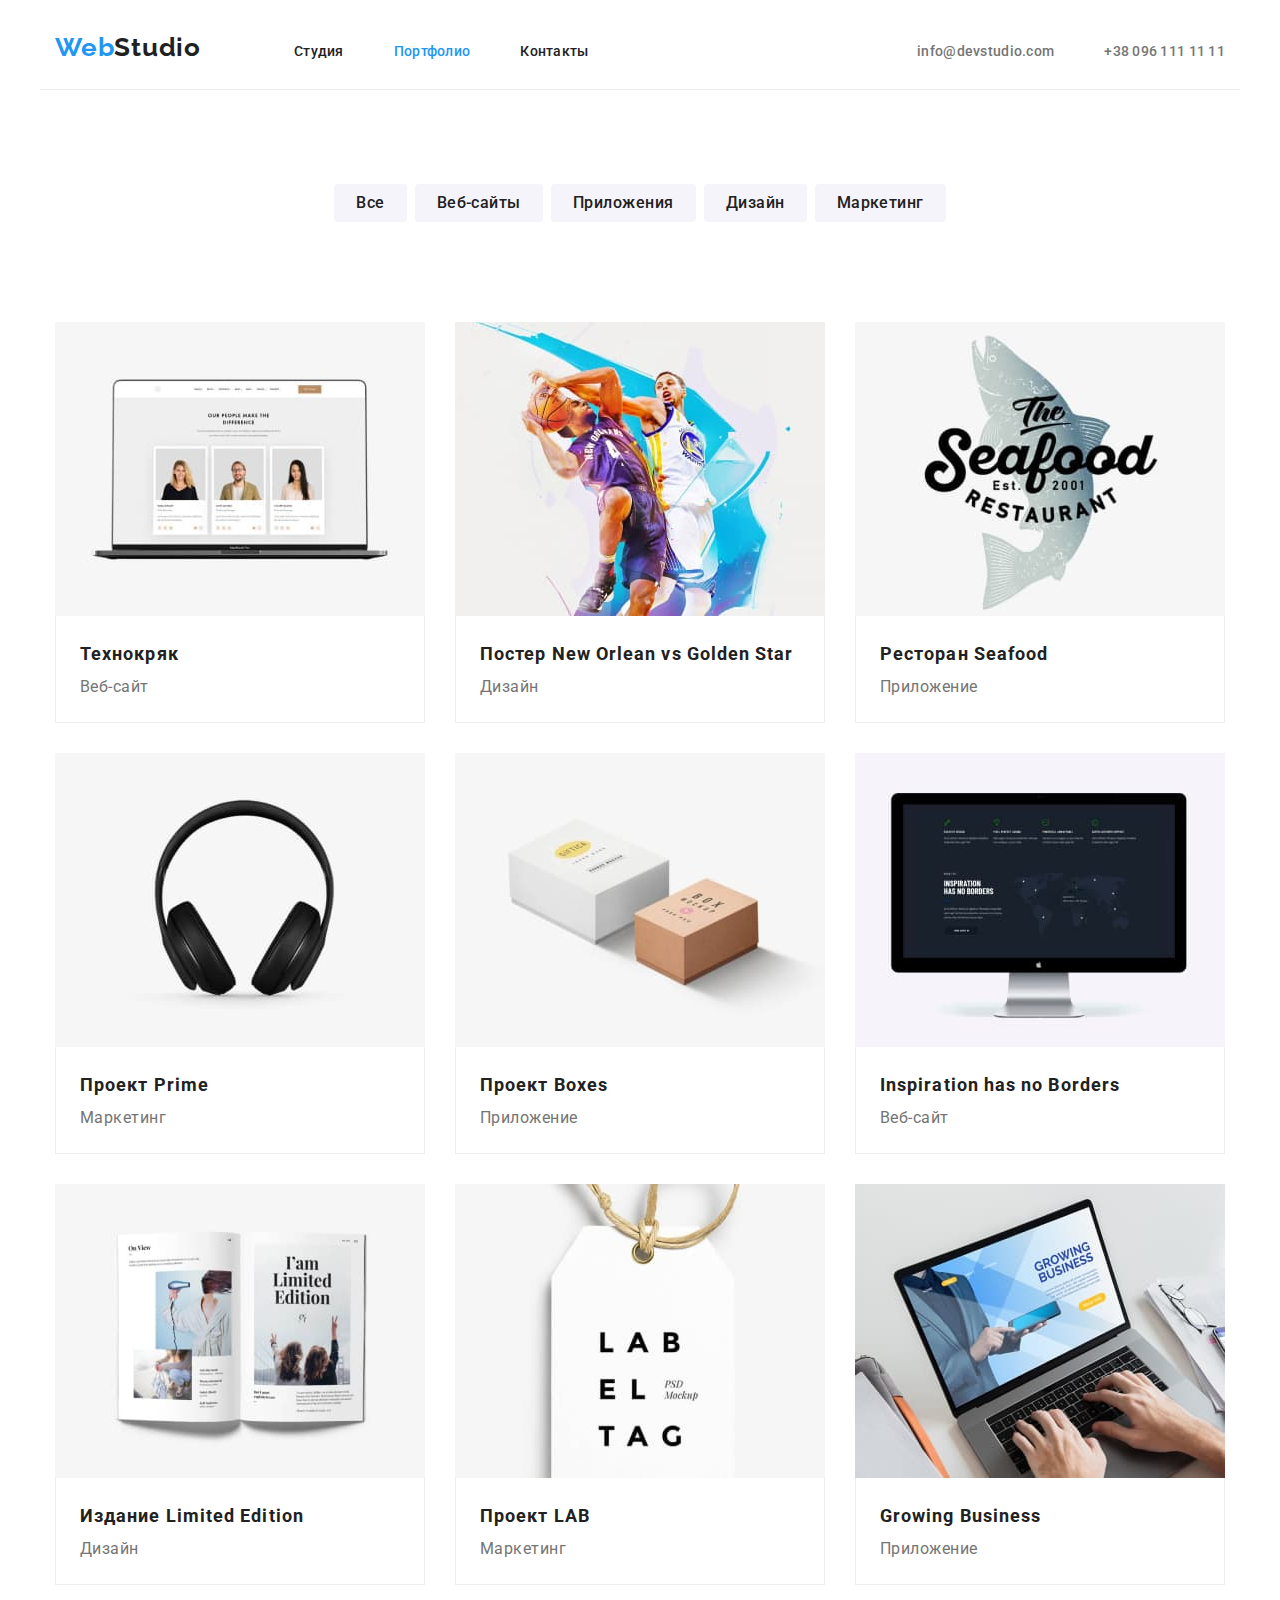
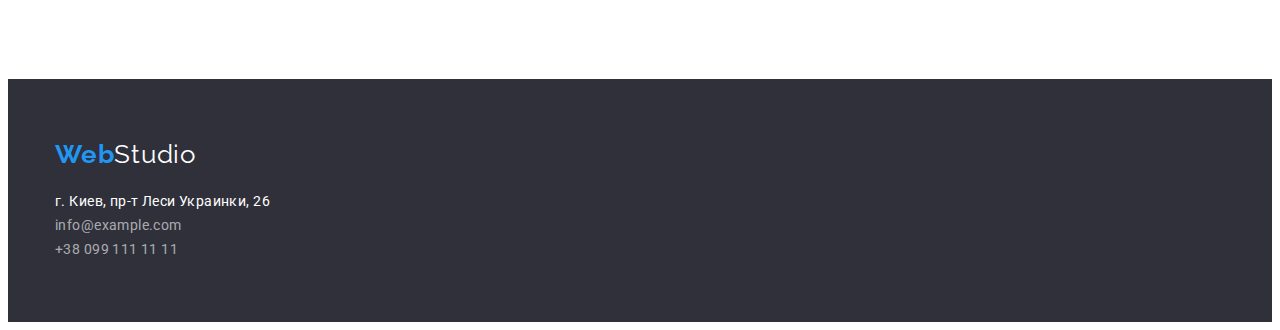
==== portfolio.html @ 3379b76a "ready homemade" ====
<!DOCTYPE html>
<html lang="en">
  <head>
    <meta charset="UTF-8" />
    <meta http-equiv="X-UA-Compatible" content="IE=edge" />
    <meta name="viewport" content="width=device-width, initial-scale=1.0" />
    <title>Document</title>
    <link rel="preconnect" href="https://fonts.gstatic.com" />
    <link
      href="https://fonts.googleapis.com/css2?family=Raleway:wght@700&family=Roboto:wght@400;500;700;900&display=swap"
      rel="stylesheet"
    />
    <link rel="stylesheet" href="./css/styles.css" />
  </head>
  <body>
    <!--Заголовок сайта-->
    <header>
      <div class="main-nav container">
      <a class="logo" href=""><span class="logo-blue">Web</span>Studio</a>
      <nav class="site-nav-list">
        <ul class="list">
          <li class="item"><a class="link" href="./index.html">Студия</a></li>
          <li class="item">
            <a class="link current" href="./portfolio.html">Портфолио</a>
          </li>
          <li class="item"><a class="link" href="">Контакты</a></li>
        </ul>
      </nav>
      <ul class="contacts-nav-list list"">
        <li class="item">
          <a class="link link-contacts" href="mailto:info@devstudio.com"
            >info@devstudio.com</a
          >
        </li>
        <li class="item">
          <a class="link link-contacts" href="tel:+380961111111"
            >+38 096 111 11 11</a
          >
        </li>
      </ul>
      </div>
    </header>
    <main>
      <section class="main-portfolio">
        <div class="container">
        <h1 class="visually-hidden">Примеры работ</h1>
        <ul class="list-portfolio">
          <li class="list portfolio-menu"><button type="button" class="btn-portfolio">Все</button></li>
          <li class="list portfolio-menu"><button type="button" class="btn-portfolio">Веб-сайты</button></li>
          <li class="list portfolio-menu"><button type="button" class="btn-portfolio">Приложения</button></li>
          <li class="list portfolio-menu"><button type="button" class="btn-portfolio">Дизайн</button></li>
          <li class="list portfolio-menu"><button type="button" class="btn-portfolio">Маркетинг</button></li>
        </ul>
        <ul class="list sample-list">
          <li class="sample-card">
            <img src="./images/img-1-2.jpg" alt="Пример веб-сайта" />
            <div class="sample-list-text">
            <h2 class="title-portfolio">Технокряк</h2>
            <p class="portfolio-text">Веб-сайт</p>
            </div>
          </li>
          <li class="sample-card">
            <img src="./images/img-2-2.jpg" alt="Пример дизайна постера" />
            <div class="sample-list-text">
            <h2 class="title-portfolio">Постер New Orlean vs Golden Star</h2>
            <p class="portfolio-text">Дизайн</p>
            </div>
          </li>
          <li class="sample-card">
            <img src="./images/img-3-2.jpg" alt="Пример приложения" />
            <div class="sample-list-text">
            <h2 class="title-portfolio">Ресторан Seafood</h2>
            <p class="portfolio-text">Приложение</p>
            </div>
          </li>
          <li class="sample-card">
            <img src="./images/img-4-2.jpg" alt="Пример маркетинг" />
            <div class="sample-list-text">
            <h2 class="title-portfolio">Проект Prime</h2>
            <p class="portfolio-text">Маркетинг</p>
            </div>
          </li>
          <li class="sample-card">
            <img src="./images/img-5-2.jpg" alt="Пример приложения" />
            <div class="sample-list-text">
            <h2 class="title-portfolio">Проект Boxes</h2>
            <p class="portfolio-text">Приложение</p>
            </div>
          </li>
          <li class="sample-card">
            <img src="./images/img-6-2.jpg" alt="Пример веб-сайта" />
            <div class="sample-list-text">
            <h2 class="title-portfolio">Inspiration has no Borders</h2>
            <p class="portfolio-text">Веб-сайт</p>
            </div>
          </li>
          <li class="sample-card">
            <img src="./images/img-7-2.jpg" alt="Пример дизайна издания" />
            <div class="sample-list-text">
            <h2 class="title-portfolio">Издание Limited Edition</h2>
            <p class="portfolio-text">Дизайн</p>
            </div>
          </li>
          <li class="sample-card">
            <img src="./images/img-8-2.jpg" alt="Пример маркетинг" />
            <div class="sample-list-text">
            <h2 class="title-portfolio">Проект LAB</h2>
            <p class="portfolio-text">Маркетинг</p>
            </div>
          </li>
          <li class="sample-card">
            <img src="./images/img-9-2.jpg" alt="Пример приложения" />
            <div class="sample-list-text">
            <h2 class="title-portfolio">Growing Business</h2>
            <p class="portfolio-text">Приложение</p>
            </div>
          </li>
        </ul>
        </div>
      </section>
    </main>
    <!--Подвал-->
    <footer class="footer-title">
      <div class="container">
      <a class="logo-white" href="">
        <div class="logo-footer">
          <span class="logo-blue">Web</span>Studio</a>
          </div>
      <address class="address">г. Киев, пр-т Леси Украинки, 26</address>
      <address class="address">
        <a class="link contacts-footer" href="mailto:info@example.com">info@example.com</a
        ><br />
        <a class="link contacts-footer" href="tel:+380991111111">+38 099 111 11 11</a>
      </address>
      </div>
    </footer>
  </body>
</html>
---- css/styles.css ----
/*цвет основного текста #757575   */
/*цвет H2-H3 #212121   */
/*цвет H1 #FFFFFF   */
/*цвет акцент #2196F3   */
/*цвет ссылок rgba(255, 255, 255, 0.6)   */
:root {
  --primary-text-color: #757575;
  --title-text-color: #212121;
  --h1-text-color: #ffffff;
  --accent-text-color: #2196f3;

  --main-font: "Roboto", sans-serif;
  --title-font: "Raleway", sans-serif;

  --bg-dark-color: #2f303a;
  --bg-grey-color: #f5f4fa;
  --bg-white-color: #ffffff;
}

body {
  font-family: var(--main-font);
  color: var(--primary-text-color);
  background: var(--bg-white-color);
  font-size: 14px;
  line-height: 1.71;
  letter-spacing: 0.02em;
}

html {
  box-sizing: border-box;
}
*,
*::after,
*::before {
  box-sizing: border-box;
}
img {
  display: block;
  max-width: 100%;
  height: auto;
}
.container {
  width: 1200px;
  padding-left: 15px;
  padding-right: 15px;
  margin: 0 auto;
}

.hero-container {
  text-align: center;
  max-width: 700px;
}

.container-team {
  padding-top: 94px;
  padding-left: 15px;
  padding-right: 15px;
}

.hero-container {
  text-align: center;
  max-width: 700px;
}
.container-features,
.container-activity {
  padding-top: 94px;
  padding-bottom: 94px;
  padding-left: 15px;
}

.visually-hidden {
  position: absolute !important;
  clip: rect(1px 1px 1px 1px);
  clip: rect(1px, 1px, 1px, 1px);
  padding: 0 !important;
  border: 0 !important;
  height: 1px !important;
  width: 1px !important;
  overflow: hidden;
}
.link {
  list-style: none;
  text-decoration: none;
  color: var(--title-text-color);
}
.list {
  display: flex;
  list-style: none;
  margin: 0;
  padding: 0;
}

.link:hover,
.link:focus {
  color: var(--accent-text-color);
}
.site-nav-list .link {
  font-weight: 500;
  line-height: 1.15;
}
.contacts-nav-list .item + .item {
  margin-left: 50px;
}
.contacts-nav-list {
  margin-left: auto;
  padding: 0;
}
.site-nav-list {
  margin-left: 93px;
}

.site-nav-list .item:not(:last-child) {
  margin-right: 50px;
}

.main-nav {
  display: flex;
  align-items: baseline;
  justify-content: space-between;
  padding-top: 24px;
  padding-bottom: 25px;
  border-bottom: 1px solid #ececec;
}
.link.current {
  color: var(--accent-text-color);
}
.link-contacts {
  font-weight: 500;
  font-size: 14px;
  line-height: 1.14;
  letter-spacing: 0.02em;
  color: var(--primary-text-color);
}
h1,
h2,
h3,
h4,
h5,
h6,
p,
ul {
  margin-top: 0;
  margin-bottom: 0;
}
.btn {
  font-family: var(--main-font);
  font-style: normal;
  font-weight: 700;
  font-size: 16px;
  line-height: 1.87;
  display: flex;
  align-items: center;
  text-align: center;
  letter-spacing: 0.06em;
  color: var(--h1-text-color);
  background-color: var(--accent-text-color);
  cursor: pointer;
  margin-right: auto;
  margin-left: auto;
  box-shadow: 0px 4px 4px rgba(0, 0, 0, 0.15);
  border-radius: 4px;
  border: none;
  min-width: 200px;
  min-height: 50px;
  padding: 10px 32px;
}

.address {
  font-style: inherit;
  font-size: 14px;
  line-height: 1.71;
  letter-spacing: 0.03em;
  color: var(--h1-text-color);
}
.page-title {
  font-family: var(--main-font);
  font-weight: 900;
  font-size: 44px;
  line-height: 1.36;
  text-align: center;
  letter-spacing: 0.06em;
  text-transform: uppercase;
  color: var(--h1-text-color);
  padding-bottom: 30px;
  max-width: 696;
  margin: 0 auto;
  display: flex;
}
.main-title {
  background-color: var(--bg-dark-color);
  min-height: 600px;
  min-width: 1600px;
  display: flex;
  justify-content: center;
  align-items: center;
}

.section-title {
  font-family: var(--main-font);
  font-weight: 700;
  font-size: 36px;
  line-height: 1.16;
  text-align: center;
  letter-spacing: 0.03em;
  color: var(--title-text-color);
  justify-content: space-between;
  padding-bottom: 50px;
}

.logo-blue {
  color: var(--accent-text-color);
  font-family: var (--title-font);
  font-weight: 700;
  font-size: 26px;
  line-height: 1.19;
  letter-spacing: 0.03em;
  text-decoration: none;
}
.logo {
  color: var(--title-text-color);
  font-family: var(--title-font);
  font-weight: 700;
  font-size: 26px;
  line-height: 1.19;
  letter-spacing: 0.03em;
  text-decoration: none;
}
.logo-white {
  color: var(--h1-text-color);
  font-family: var(--title-font);
  font-size: 26px;
  line-height: 1.19;
  letter-spacing: 0.03em;
  text-decoration: none;
}
.features {
  font-weight: 700;
  font-size: 14px;
  line-height: 1.14;
  letter-spacing: 0.03em;
  text-transform: uppercase;
  color: var(--title-text-color);
}
.features-item {
  font-size: 14px;
  line-height: 1.71;
  letter-spacing: 0.03em;
  color: var(--primary-text-color);
  text-align: left;
  margin-top: 10px;
}
.list .list-features:not(:last-child) {
  margin-right: 30px;
}
.list .list-images:not(:last-child) {
  margin-right: 30px;
}
.list .list-images {
  margin-left: auto;
  margin-right: auto;
}

.card-set .item:not(:last-child) {
  margin-right: 30px;
}
.card-set {
  width: 1200px;
  padding-left: 15px;
  padding-right: 15px;
  margin: 0 auto;
  display: flex;
  flex-wrap: wrap;
  margin-left: -30px;
  margin-top: -30px;
}

.card-item {
  flex-basis: calc((100% - 30px * 4) / 4);
  margin-left: 30px;
  margin-top: 30px;
  text-align: center;
  background-color: var(--primary-bg-color);
  box-shadow: 0px 1px 3px rgba(0, 0, 0, 0.12), 0px 1px 1px rgba(0, 0, 0, 0.14),
    0px 2px 1px rgba(0, 0, 0, 0.2);
  border-radius: 0px 0px 4px 4px;
}

.team-item {
  color: var(--title-text-color);
  font-weight: 500;
  font-size: 16px;
  line-height: 1.18;
  letter-spacing: 0.03em;
  justify-content: space-between;
  padding-bottom: 10px;
}
.team-item-profession {
  font-size: 16px;
  line-height: 1.18;
  letter-spacing: 0.03em;
  color: var(--primary-text-color);
}
.team-card-text {
  padding-top: 30px;
  padding-bottom: 30px;
}

.bg-grey {
  background-color: var(--bg-grey-color);
  padding-top: 94px;
  padding-bottom: 94px;
}
.address .link {
  font-weight: normal;
  font-size: 14px;
  line-height: 1.71;
  letter-spacing: 0.03em;
  color: rgba(255, 255, 255, 0.6);
}
.btn-portfolio {
  font-family: Roboto;
  font-style: normal;
  font-weight: 500;
  font-size: 16px;
  line-height: 1.62;
  text-align: center;
  letter-spacing: 0.03em;
  color: var(--title-text-color);
  background: #f5f4fa;
  border-radius: 4px;
  border: none;
  padding: 6px 22px;
}
.btn-portfolio:hover {
  background-color: var(--accent-text-color);
  color: var(--h1-text-color);
}
.portfolio-menu:not(:last-child) {
  margin-right: 8px;
}

.portfolio-menu {
  margin-bottom: 50px;
  display: flex;
  justify-content: center;
}

.title-portfolio {
  font-weight: 700;
  font-size: 18px;
  line-height: 2;
  letter-spacing: 0.06em;
  color: var(--title-text-color);
}
.portfolio-text {
  font-size: 16px;
  line-height: 1.87;
  letter-spacing: 0.03em;
  color: var(--primary-text-color);
}
.main-portfolio {
  padding-top: 94px;
  padding-bottom: 94px;
}
.list-portfolio {
  margin-bottom: 50px;
  display: flex;
  justify-content: center;
  padding: 0;
}

.list-portfolio-menu {
  background: #f5f4fa;
  border-radius: 4px;
}

.footer-title {
  padding-top: 60px;
  padding-bottom: 60px;
  background-color: var(--bg-dark-color);
}

.sample-list {
  display: flex;
  flex-wrap: wrap;
  margin-left: -30px;
  margin-top: -30px;
}
.sample-card {
  flex-basis: calc((100% - 30px * 3) / 3);
  margin-left: 30px;
  margin-top: 30px;
}
.sample-list-text {
  padding: 20px 24px;
  border: 1px solid #eee;
  border-top: none;
}
.portfolio-menu:hover,
.portfolio-menu:focus {
  background-color: var(--accent-text-color);
  color: #ffffff;
  border-radius: 4px;
  border: none;
}
.logo-footer {
  padding-bottom: 20px;
}
.contacts-footer {
  padding-bottom: 9px;
}
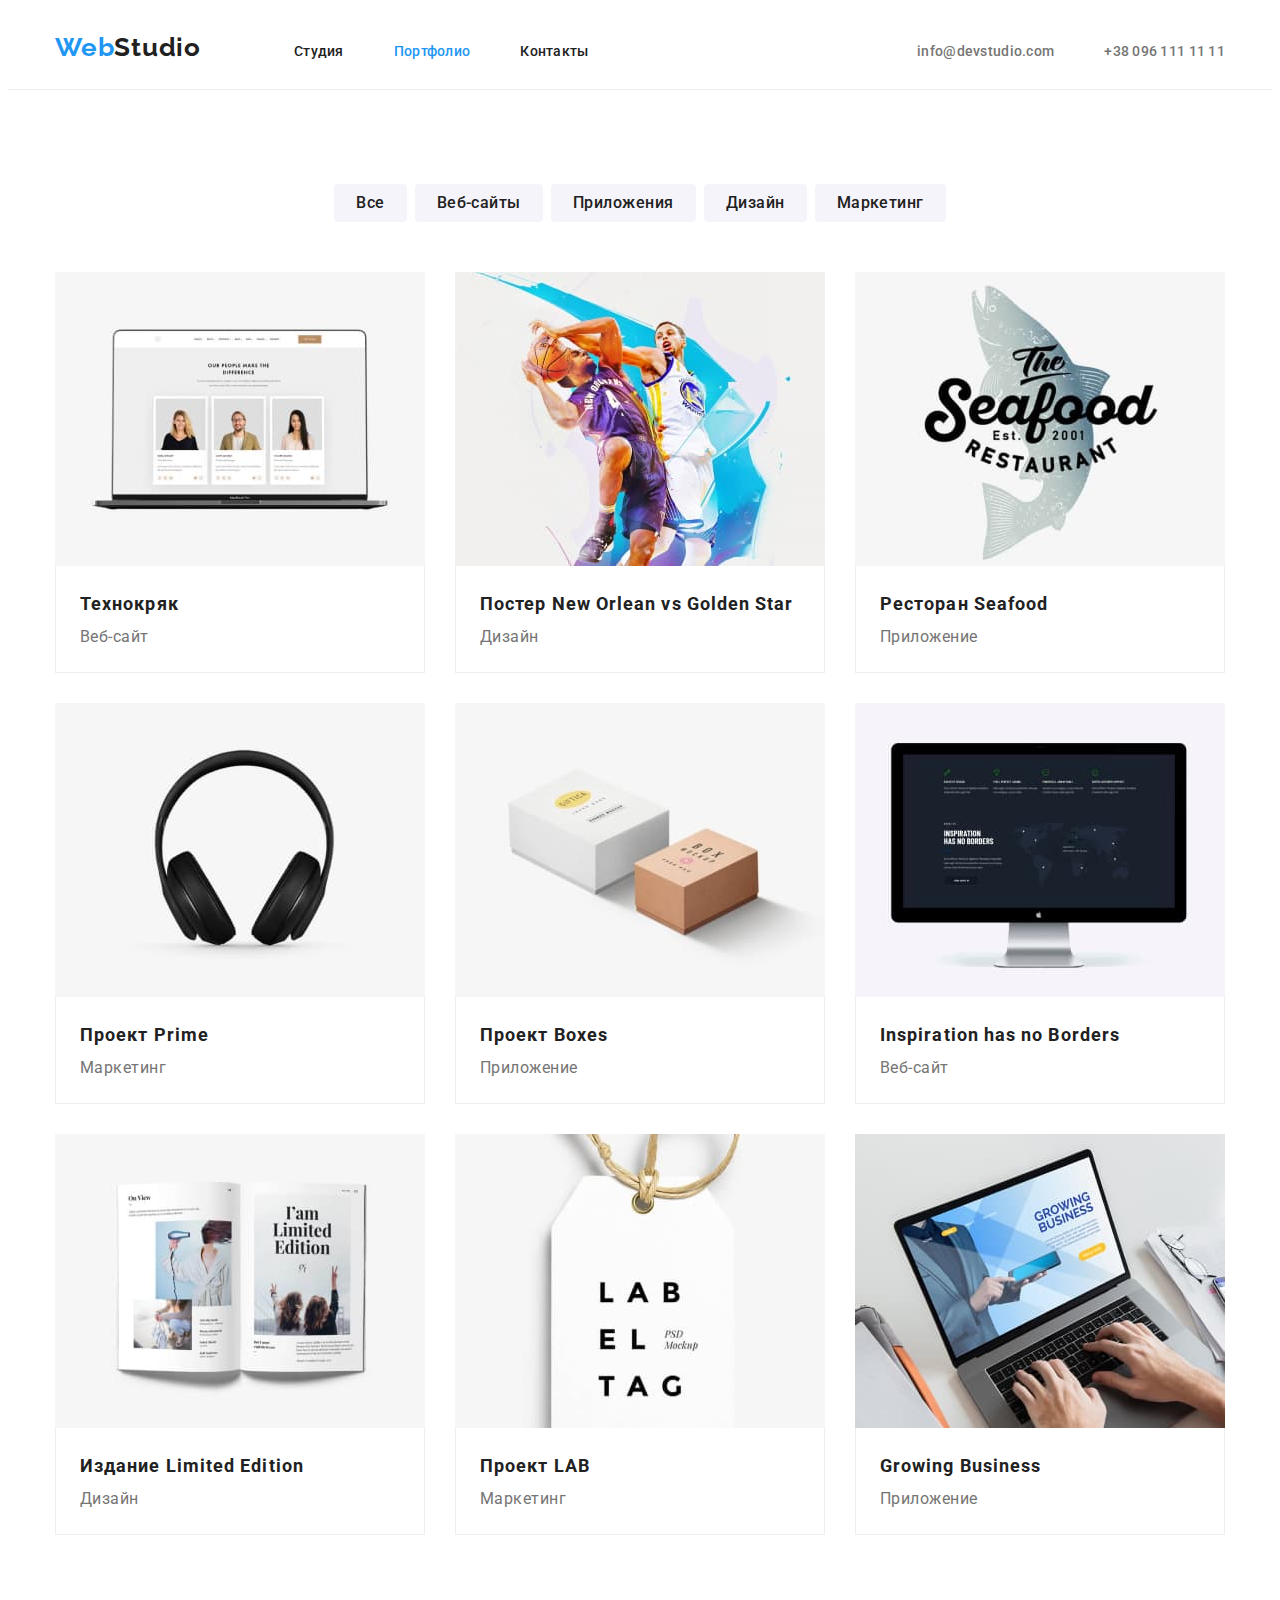
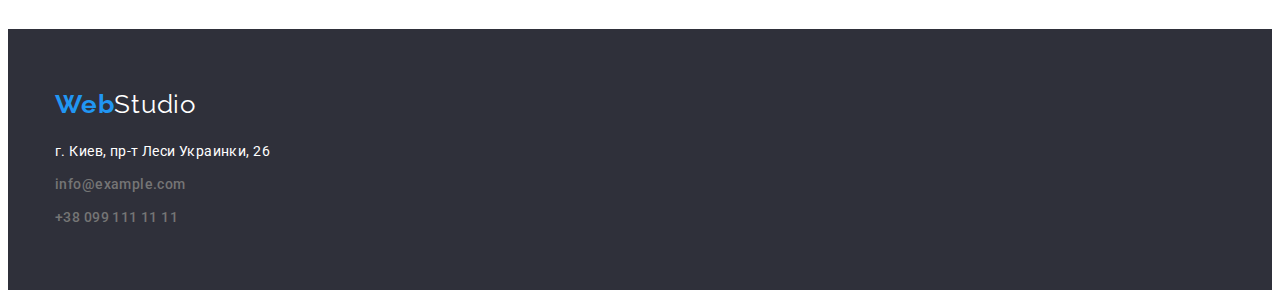
==== commit 959553b9: "правки ментора" ====
--- a/portfolio.html
+++ b/portfolio.html
@@ -14,8 +14,8 @@
   </head>
   <body>
     <!--Заголовок сайта-->
-    <header>
-      <div class="main-nav container">
+    <header class="header-nav">
+    <div class="main-nav container">
       <a class="logo" href=""><span class="logo-blue">Web</span>Studio</a>
       <nav class="site-nav-list">
         <ul class="list">
@@ -120,7 +120,7 @@
       </section>
     </main>
     <!--Подвал-->
-    <footer class="footer-title">
+   <footer class="footer-title">
       <div class="container">
       <a class="logo-white" href="">
         <div class="logo-footer">
@@ -128,9 +128,9 @@
           </div>
       <address class="address">г. Киев, пр-т Леси Украинки, 26</address>
       <address class="address">
-        <a class="link contacts-footer" href="mailto:info@example.com">info@example.com</a
+        <a class="contacts-footer" href="mailto:info@example.com">info@example.com</a
         ><br />
-        <a class="link contacts-footer" href="tel:+380991111111">+38 099 111 11 11</a>
+        <a class="contacts-footer" href="tel:+380991111111">+38 099 111 11 11</a>
       </address>
       </div>
     </footer>
--- a/css/styles.css
+++ b/css/styles.css
@@ -53,8 +53,8 @@
 
 .container-team {
   padding-top: 94px;
-  padding-left: 15px;
-  padding-right: 15px;
+  background-color: var(--bg-grey-color);
+  padding-bottom: 94px;
 }
 
 .hero-container {
@@ -64,8 +64,6 @@
 .container-features,
 .container-activity {
   padding-top: 94px;
-  padding-bottom: 94px;
-  padding-left: 15px;
 }
 
 .visually-hidden {
@@ -117,10 +115,14 @@
   display: flex;
   align-items: baseline;
   justify-content: space-between;
+}
+
+.header-nav {
   padding-top: 24px;
   padding-bottom: 25px;
   border-bottom: 1px solid #ececec;
 }
+
 .link.current {
   color: var(--accent-text-color);
 }
@@ -129,7 +131,7 @@
   font-size: 14px;
   line-height: 1.14;
   letter-spacing: 0.02em;
-  color: var(--primary-text-color);
+  color: var(--primary-text-color); 
 }
 h1,
 h2,
@@ -189,10 +191,12 @@
 .main-title {
   background-color: var(--bg-dark-color);
   min-height: 600px;
-  min-width: 1600px;
+  max-width: 1600px;
   display: flex;
   justify-content: center;
   align-items: center;
+  /* background-image: url(../images/Img.jpg);
+  background: rgba(47, 48, 58, 0.4); */
 }
 
 .section-title {
@@ -305,11 +309,6 @@
   padding-bottom: 30px;
 }
 
-.bg-grey {
-  background-color: var(--bg-grey-color);
-  padding-top: 94px;
-  padding-bottom: 94px;
-}
 .address .link {
   font-weight: normal;
   font-size: 14px;
@@ -330,6 +329,7 @@
   border-radius: 4px;
   border: none;
   padding: 6px 22px;
+  cursor: pointer;
 }
 .btn-portfolio:hover {
   background-color: var(--accent-text-color);
@@ -340,7 +340,6 @@
 }
 
 .portfolio-menu {
-  margin-bottom: 50px;
   display: flex;
   justify-content: center;
 }
@@ -403,9 +402,19 @@
   border-radius: 4px;
   border: none;
 }
-.logo-footer {
-  padding-bottom: 20px;
-}
+
+.logo-footer
+{margin-bottom:  20px;}
+
+
 .contacts-footer {
-  padding-bottom: 9px;
-}
+  display: inline-block;
+  margin-top:  9px;
+  font-weight: 500;
+  font-size: 14px;
+  line-height: 1.71;
+  letter-spacing: 0.03em;
+  color: var(--primary-text-color); 
+  list-style: none;
+   text-decoration: none;  
+}
